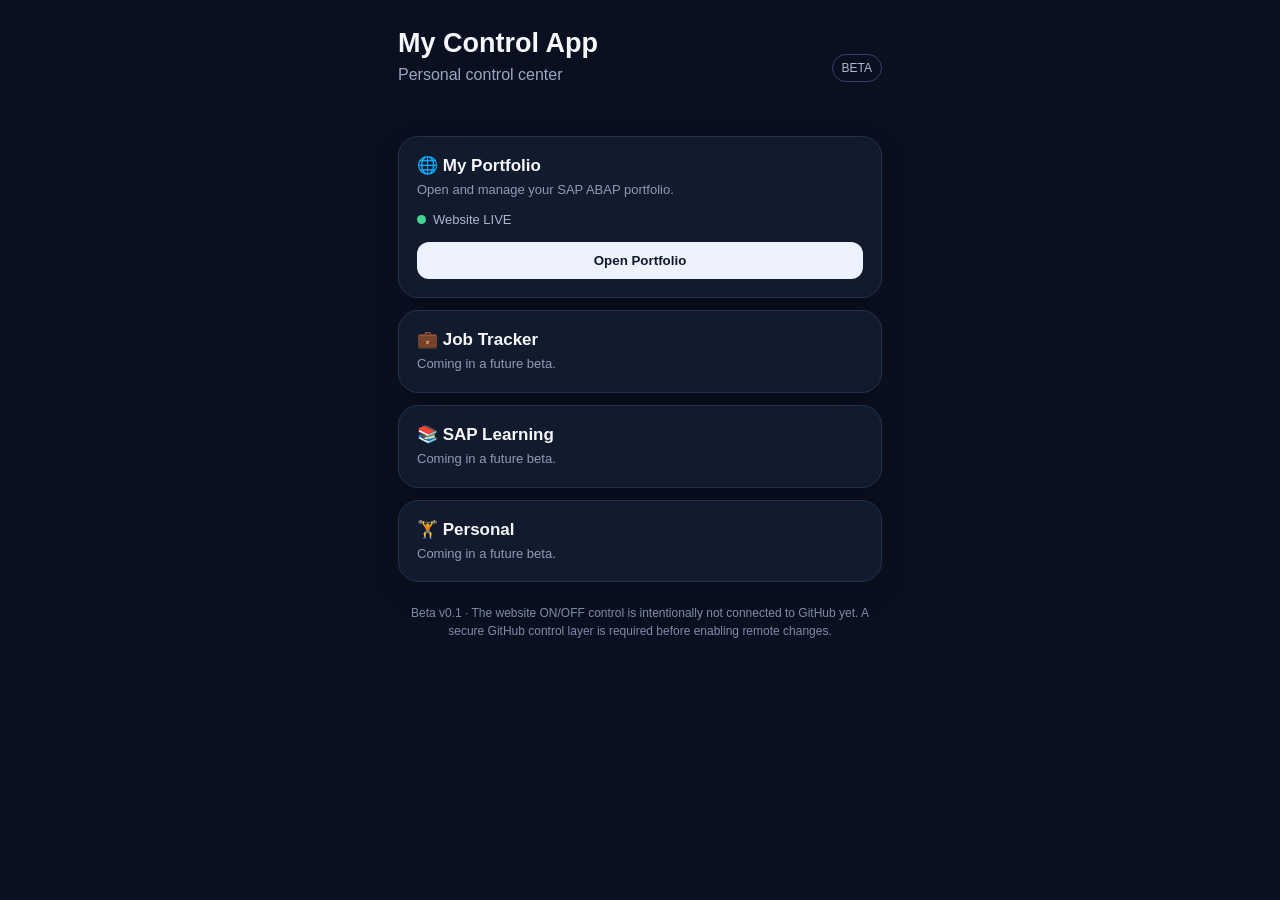
==== beta/index.html @ a10ba982 "Add personal control app beta" ====
<!doctype html>
<html lang="en">
<head>
<meta charset="utf-8">
<meta name="viewport" content="width=device-width,initial-scale=1,viewport-fit=cover">
<meta name="theme-color" content="#0b1020">
<title>Shayan Control — Beta</title>
<style>
*{box-sizing:border-box}body{margin:0;font-family:-apple-system,BlinkMacSystemFont,"Segoe UI",sans-serif;background:#0b1020;color:#f5f7fb;min-height:100vh}
.wrap{max-width:520px;margin:auto;padding:28px 18px 40px}.top{display:flex;justify-content:space-between;align-items:center;margin-bottom:28px}
h1{font-size:27px;margin:0}.beta{font-size:12px;padding:6px 9px;border:1px solid #34405e;border-radius:999px;color:#aeb9d2}
.sub{color:#9aa7c2;margin:7px 0 24px}.card{background:#121a2d;border:1px solid #25304a;border-radius:20px;padding:18px;margin:12px 0;box-shadow:0 10px 30px #0003}
.row{display:flex;align-items:center;justify-content:space-between;gap:15px}.title{font-weight:650;font-size:17px}.desc{font-size:13px;color:#8f9bb5;margin-top:5px;line-height:1.45}
button{border:0;border-radius:12px;padding:11px 15px;font-weight:650;background:#eef2ff;color:#111827}button:active{transform:scale(.98)}
.status{display:flex;align-items:center;gap:7px;margin-top:12px;font-size:13px;color:#aab5cc}.dot{width:9px;height:9px;border-radius:50%;background:#42d392}.off .dot{background:#667085}
.primary{width:100%;margin-top:15px}.disabled{opacity:.55}
.note{font-size:12px;color:#7f8ba5;line-height:1.5;margin-top:22px;text-align:center}
a{text-decoration:none;color:inherit}
</style>
</head>
<body>
<main class="wrap">
<div class="top"><div><h1>My Control App</h1><div class="sub">Personal control center</div></div><span class="beta">BETA</span></div>

<section class="card">
<div class="row"><div><div class="title">🌐 My Portfolio</div><div class="desc">Open and manage your SAP ABAP portfolio.</div></div></div>
<div class="status" id="status"><span class="dot"></span><span id="statusText">Website LIVE</span></div>
<a class="primary" href="../" target="_blank"><button class="primary">Open Portfolio</button></a>
</section>

<section class="card">
<div class="row"><div><div class="title">💼 Job Tracker</div><div class="desc">Coming in a future beta.</div></div></div>
</section>

<section class="card">
<div class="row"><div><div class="title">📚 SAP Learning</div><div class="desc">Coming in a future beta.</div></div></div>
</section>

<section class="card">
<div class="row"><div><div class="title">🏋️ Personal</div><div class="desc">Coming in a future beta.</div></div></div>
</section>

<p class="note">Beta v0.1 · The website ON/OFF control is intentionally not connected to GitHub yet. A secure GitHub control layer is required before enabling remote changes.</p>
</main>
</body>
</html>
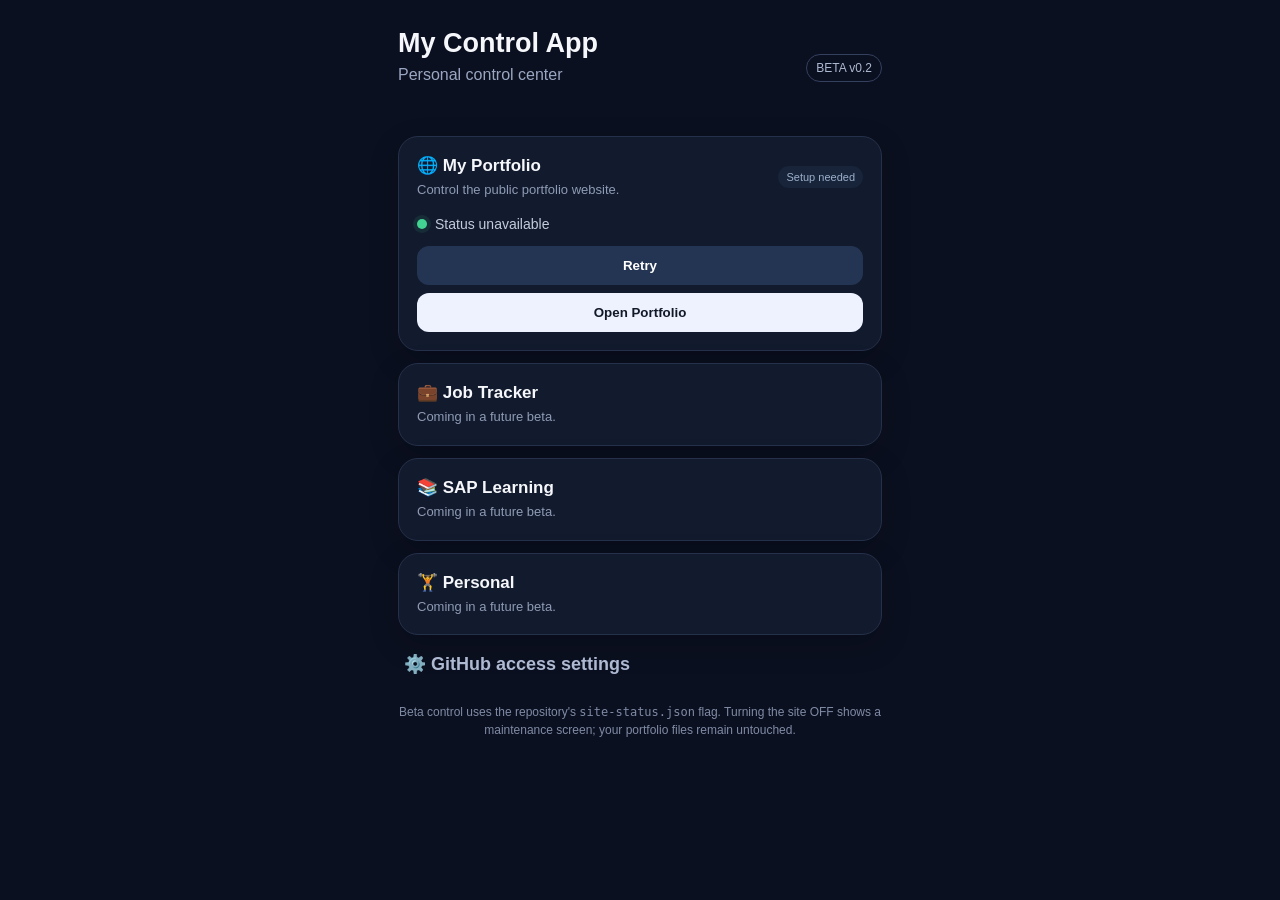
==== commit 280d90be: "Enable portfolio ON OFF control in beta app" ====
--- a/beta/index.html
+++ b/beta/index.html
@@ -6,41 +6,106 @@
 <meta name="theme-color" content="#0b1020">
 <title>Shayan Control — Beta</title>
 <style>
-*{box-sizing:border-box}body{margin:0;font-family:-apple-system,BlinkMacSystemFont,"Segoe UI",sans-serif;background:#0b1020;color:#f5f7fb;min-height:100vh}
-.wrap{max-width:520px;margin:auto;padding:28px 18px 40px}.top{display:flex;justify-content:space-between;align-items:center;margin-bottom:28px}
-h1{font-size:27px;margin:0}.beta{font-size:12px;padding:6px 9px;border:1px solid #34405e;border-radius:999px;color:#aeb9d2}
-.sub{color:#9aa7c2;margin:7px 0 24px}.card{background:#121a2d;border:1px solid #25304a;border-radius:20px;padding:18px;margin:12px 0;box-shadow:0 10px 30px #0003}
-.row{display:flex;align-items:center;justify-content:space-between;gap:15px}.title{font-weight:650;font-size:17px}.desc{font-size:13px;color:#8f9bb5;margin-top:5px;line-height:1.45}
-button{border:0;border-radius:12px;padding:11px 15px;font-weight:650;background:#eef2ff;color:#111827}button:active{transform:scale(.98)}
-.status{display:flex;align-items:center;gap:7px;margin-top:12px;font-size:13px;color:#aab5cc}.dot{width:9px;height:9px;border-radius:50%;background:#42d392}.off .dot{background:#667085}
-.primary{width:100%;margin-top:15px}.disabled{opacity:.55}
-.note{font-size:12px;color:#7f8ba5;line-height:1.5;margin-top:22px;text-align:center}
-a{text-decoration:none;color:inherit}
+*{box-sizing:border-box}body{margin:0;font-family:-apple-system,BlinkMacSystemFont,"Segoe UI",sans-serif;background:#0b1020;color:#f5f7fb;min-height:100vh}.wrap{max-width:520px;margin:auto;padding:28px 18px 40px}
+.top{display:flex;justify-content:space-between;align-items:center;margin-bottom:28px}h1{font-size:27px;margin:0}.beta{font-size:12px;padding:6px 9px;border:1px solid #34405e;border-radius:999px;color:#aeb9d2}.sub{color:#9aa7c2;margin:7px 0 24px}
+.card{background:#121a2d;border:1px solid #25304a;border-radius:20px;padding:18px;margin:12px 0;box-shadow:0 10px 30px #0003}.title{font-weight:650;font-size:17px}.desc{font-size:13px;color:#8f9bb5;margin-top:5px;line-height:1.45}
+.status{display:flex;align-items:center;gap:8px;margin:16px 0 14px;font-size:14px;color:#c2ccdc}.dot{width:10px;height:10px;border-radius:50%;background:#42d392;box-shadow:0 0 0 4px #42d39218}.off .dot{background:#667085;box-shadow:0 0 0 4px #66708518}
+button{border:0;border-radius:12px;padding:12px 15px;font-weight:650;background:#eef2ff;color:#111827;cursor:pointer}button:active{transform:scale(.98)}button:disabled{opacity:.5;cursor:not-allowed}.primary{width:100%;margin-top:8px}.toggle{width:100%;background:#243553;color:#fff}.danger{background:#30202a;color:#ffdce7}
+a{text-decoration:none;color:inherit}.setup{display:none}.setup.show{display:block}.field{width:100%;margin:12px 0;padding:12px;border-radius:11px;border:1px solid #33415d;background:#0d1525;color:#fff;font-size:14px;outline:none}.field:focus{border-color:#6caaf1}.small{font-size:12px;color:#7f8ba5;line-height:1.55}.row{display:flex;justify-content:space-between;align-items:center;gap:15px}.gear{background:transparent;color:#aeb9d2;padding:6px;font-size:18px}.pill{font-size:11px;padding:5px 8px;border-radius:999px;background:#17243a;color:#9eb0cb}.note{font-size:12px;color:#7f8ba5;line-height:1.5;margin-top:22px;text-align:center}
 </style>
 </head>
 <body>
 <main class="wrap">
-<div class="top"><div><h1>My Control App</h1><div class="sub">Personal control center</div></div><span class="beta">BETA</span></div>
+<div class="top"><div><h1>My Control App</h1><div class="sub">Personal control center</div></div><span class="beta">BETA v0.2</span></div>
 
 <section class="card">
-<div class="row"><div><div class="title">🌐 My Portfolio</div><div class="desc">Open and manage your SAP ABAP portfolio.</div></div></div>
-<div class="status" id="status"><span class="dot"></span><span id="statusText">Website LIVE</span></div>
-<a class="primary" href="../" target="_blank"><button class="primary">Open Portfolio</button></a>
+<div class="row"><div><div class="title">🌐 My Portfolio</div><div class="desc">Control the public portfolio website.</div></div><span class="pill" id="authState">Setup needed</span></div>
+<div class="status" id="status"><span class="dot"></span><span id="statusText">Checking website…</span></div>
+<button class="toggle" id="toggleBtn" disabled>Checking…</button>
+<a href="../" target="_blank"><button class="primary">Open Portfolio</button></a>
 </section>
 
 <section class="card">
 <div class="row"><div><div class="title">💼 Job Tracker</div><div class="desc">Coming in a future beta.</div></div></div>
 </section>
-
 <section class="card">
 <div class="row"><div><div class="title">📚 SAP Learning</div><div class="desc">Coming in a future beta.</div></div></div>
 </section>
-
 <section class="card">
 <div class="row"><div><div class="title">🏋️ Personal</div><div class="desc">Coming in a future beta.</div></div></div>
 </section>
 
-<p class="note">Beta v0.1 · The website ON/OFF control is intentionally not connected to GitHub yet. A secure GitHub control layer is required before enabling remote changes.</p>
+<section class="card setup" id="setupCard">
+<div class="row"><div><div class="title">⚙️ GitHub Access</div><div class="desc">Connect this private-use app to your repository.</div></div><button class="gear" id="closeSetup">×</button></div>
+<input class="field" id="token" type="password" placeholder="GitHub fine-grained token">
+<button class="primary" id="saveToken">Save on this device</button>
+<p class="small">Use a fine-grained token limited to <b>Shayan263/Shayan_Profile</b> with <b>Contents: Read and write</b>. The token is stored only in this browser's local storage and is never committed to the repository.</p>
+</section>
+
+<button class="gear" id="settingsBtn">⚙️ GitHub access settings</button>
+<p class="note">Beta control uses the repository's <code>site-status.json</code> flag. Turning the site OFF shows a maintenance screen; your portfolio files remain untouched.</p>
 </main>
+
+<script>
+const REPO='Shayan263/Shayan_Profile';
+const FILE='site-status.json';
+const RAW='https://raw.githubusercontent.com/Shayan263/Shayan_Profile/main/site-status.json';
+const API='https://api.github.com/repos/'+REPO+'/contents/'+FILE;
+const $=id=>document.getElementById(id);
+let online=true;
+
+function token(){try{return localStorage.getItem('shayanGitHubToken')||''}catch(e){return ''}}
+function setAuth(){ $('authState').textContent=token()?'Connected':'Setup needed'; }
+
+async function readStatus(){
+  try{
+    const r=await fetch(RAW+'?t='+Date.now(),{cache:'no-store'});
+    if(!r.ok) throw new Error();
+    const s=await r.json(); online=s.online!==false;
+    $('statusText').textContent=online?'Website LIVE':'Website OFF';
+    $('status').classList.toggle('off',!online);
+    $('toggleBtn').textContent=online?'Turn Website OFF':'Turn Website ON';
+    $('toggleBtn').disabled=!token();
+  }catch(e){
+    $('statusText').textContent='Status unavailable';
+    $('toggleBtn').textContent='Retry';
+    $('toggleBtn').disabled=false;
+  }
+}
+
+async function setStatus(next){
+  const t=token();
+  if(!t){ $('setupCard').classList.add('show'); return; }
+  const btn=$('toggleBtn'); btn.disabled=true; btn.textContent='Updating…';
+  try{
+    const current=await fetch(API+'?ref=main&t='+Date.now(),{headers:{Authorization:'Bearer '+t,Accept:'application/vnd.github+json'},cache:'no-store'});
+    if(!current.ok) throw new Error('GitHub access failed ('+current.status+')');
+    const data=await current.json();
+    const body=btoa(unescape(encodeURIComponent(JSON.stringify({online:next},null,2))));
+    const put=await fetch(API,{
+      method:'PUT',
+      headers:{Authorization:'Bearer '+t,Accept:'application/vnd.github+json','Content-Type':'application/json'},
+      body:JSON.stringify({message:'Toggle portfolio website '+(next?'ON':'OFF'),content:body,sha:data.sha,branch:'main'})
+    });
+    if(!put.ok) throw new Error('GitHub update failed ('+put.status+')');
+    await new Promise(r=>setTimeout(r,1200));
+    online=next; await readStatus();
+  }catch(e){
+    btn.disabled=false; btn.textContent='Try again';
+    alert(e.message+'\n\nCheck that the token has Contents: Read and write access to Shayan263/Shayan_Profile.');
+  }
+}
+
+$('toggleBtn').addEventListener('click',()=>setStatus(!online));
+$('settingsBtn').addEventListener('click',()=>{$('setupCard').classList.toggle('show');$('token').value=token()});
+$('closeSetup').addEventListener('click',()=>$('setupCard').classList.remove('show'));
+$('saveToken').addEventListener('click',()=>{
+  const value=$('token').value.trim();
+  if(!value){alert('Please enter a GitHub token.');return}
+  try{localStorage.setItem('shayanGitHubToken',value)}catch(e){}
+  setAuth(); $('setupCard').classList.remove('show'); readStatus();
+});
+setAuth(); readStatus();
+</script>
 </body>
 </html>
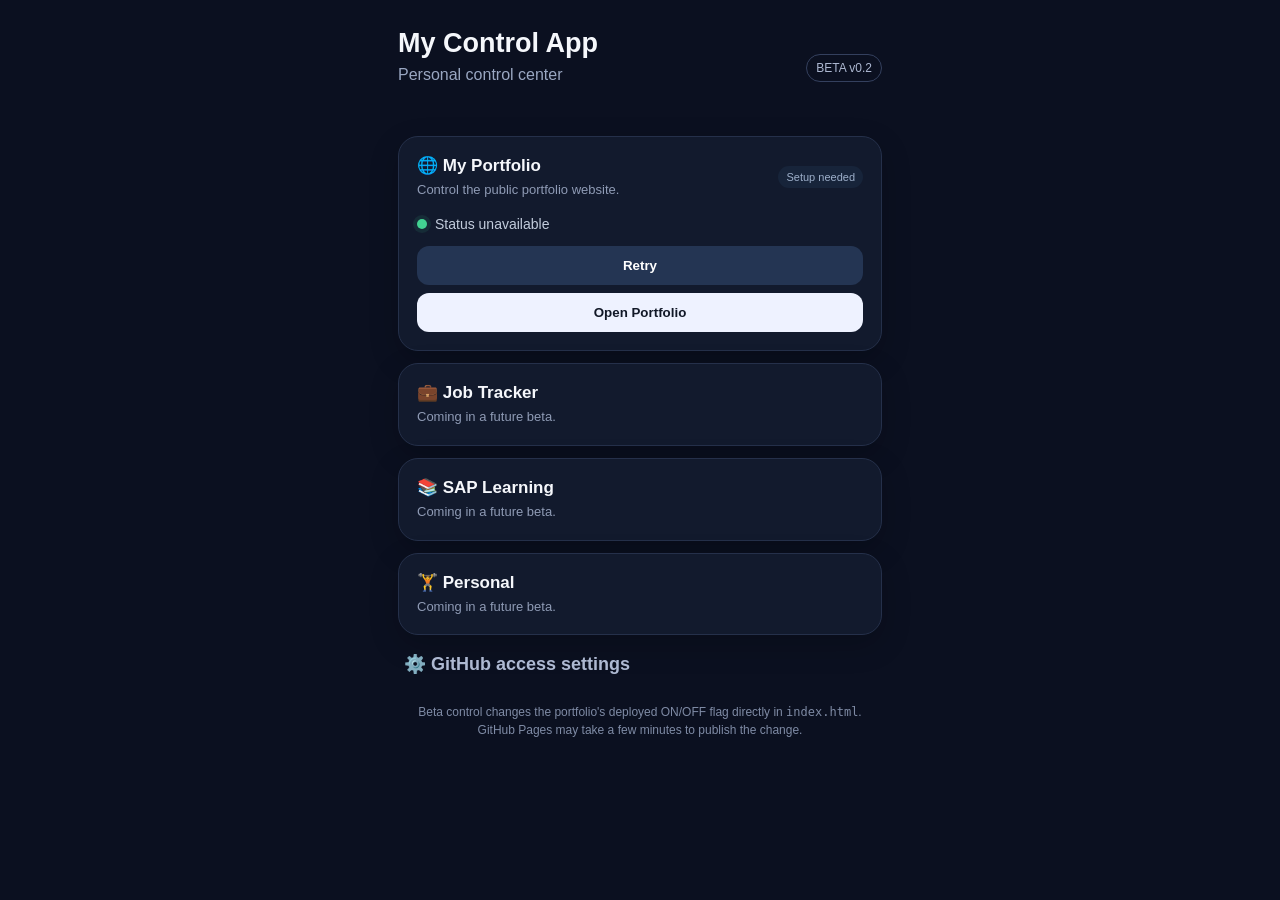
==== commit 228fc310: "Make portfolio toggle deployment reliable" ====
--- a/beta/index.html
+++ b/beta/index.html
@@ -43,13 +43,13 @@
 </section>
 
 <button class="gear" id="settingsBtn">⚙️ GitHub access settings</button>
-<p class="note">Beta control uses the repository's <code>site-status.json</code> flag. Turning the site OFF shows a maintenance screen; your portfolio files remain untouched.</p>
+<p class="note">Beta control changes the portfolio's deployed ON/OFF flag directly in <code>index.html</code>. GitHub Pages may take a few minutes to publish the change.</p>
 </main>
 
 <script>
 const REPO='Shayan263/Shayan_Profile';
-const FILE='site-status.json';
-const RAW='https://raw.githubusercontent.com/Shayan263/Shayan_Profile/main/site-status.json';
+const FILE='index.html';
+const RAW='https://raw.githubusercontent.com/Shayan263/Shayan_Profile/main/index.html';
 const API='https://api.github.com/repos/'+REPO+'/contents/'+FILE;
 const $=id=>document.getElementById(id);
 let online=true;
@@ -61,7 +61,10 @@
   try{
     const r=await fetch(RAW+'?t='+Date.now(),{cache:'no-store'});
     if(!r.ok) throw new Error();
-    const s=await r.json(); online=s.online!==false;
+    const html=await r.text();
+    const match=html.match(/window\\.__PORTFOLIO_ONLINE__\\s*=\\s*(true|false)/);
+    if(!match) throw new Error('Portfolio status marker not found');
+    online=match[1]==='true';
     $('statusText').textContent=online?'Website LIVE':'Website OFF';
     $('status').classList.toggle('off',!online);
     $('toggleBtn').textContent=online?'Turn Website OFF':'Turn Website ON';
@@ -81,15 +84,22 @@
     const current=await fetch(API+'?ref=main&t='+Date.now(),{headers:{Authorization:'Bearer '+t,Accept:'application/vnd.github+json'},cache:'no-store'});
     if(!current.ok) throw new Error('GitHub access failed ('+current.status+')');
     const data=await current.json();
-    const body=btoa(unescape(encodeURIComponent(JSON.stringify({online:next},null,2))));
+    const decoded=decodeURIComponent(escape(atob(data.content.replace(/\\s/g,''))));
+    const updated=decoded.replace(/window\\.__PORTFOLIO_ONLINE__\\s*=\\s*(true|false)/,'window.__PORTFOLIO_ONLINE__='+(next?'true':'false'));
+    if(updated===decoded) throw new Error('Portfolio status marker not found');
+    const body=btoa(unescape(encodeURIComponent(updated)));
     const put=await fetch(API,{
       method:'PUT',
       headers:{Authorization:'Bearer '+t,Accept:'application/vnd.github+json','Content-Type':'application/json'},
       body:JSON.stringify({message:'Toggle portfolio website '+(next?'ON':'OFF'),content:body,sha:data.sha,branch:'main'})
     });
     if(!put.ok) throw new Error('GitHub update failed ('+put.status+')');
-    await new Promise(r=>setTimeout(r,1200));
-    online=next; await readStatus();
+    online=next;
+    $('statusText').textContent=next?'Website LIVE':'Website OFF';
+    $('status').classList.toggle('off',!next);
+    btn.textContent='Deploying…';
+    await new Promise(r=>setTimeout(r,5000));
+    await readStatus();
   }catch(e){
     btn.disabled=false; btn.textContent='Try again';
     alert(e.message+'\n\nCheck that the token has Contents: Read and write access to Shayan263/Shayan_Profile.');
